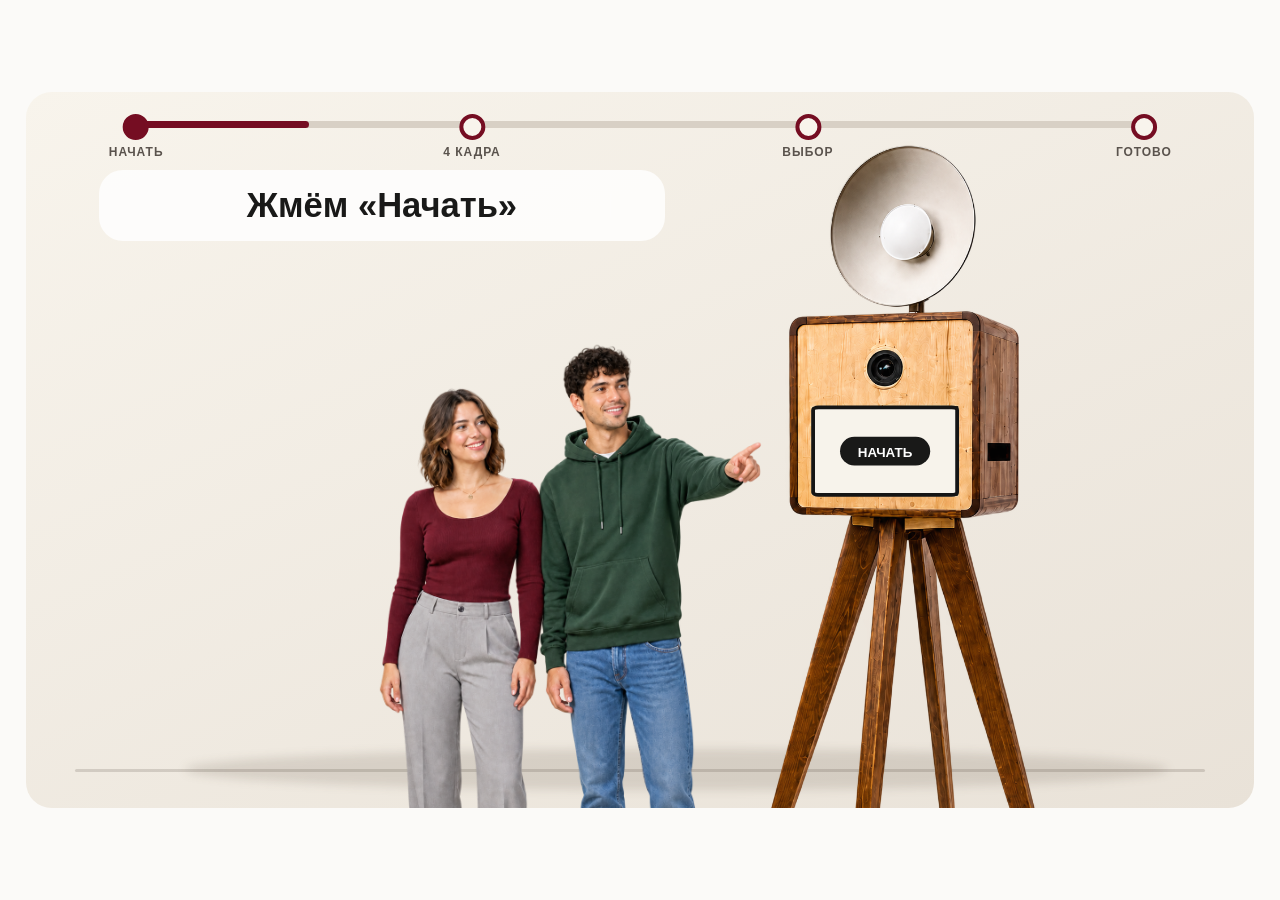
==== frontend/idle-svg-concept-2.html @ 92cf9916 "idle movie 1" ====
<!DOCTYPE html>
<html lang="ru">
<head>
    <meta charset="UTF-8">
    <meta name="viewport" content="width=device-width, initial-scale=1.0">
    <title>Photobooth idle — raster concept</title>
    <style>
        * { box-sizing: border-box; }
        html, body { width: 100%; height: 100%; margin: 0; }

        body {
            display: grid;
            place-items: center;
            padding: 2vw;
            overflow: hidden;
            background: #fbfaf8;
            font-family: "Comfortaa", sans-serif;
        }

        .idle-process {
            /*
             * EDIT LAYOUT HERE.
             * Positions are relative to the whole component.
             */
            --booth-x: 70%;
            --booth-bottom: -8%;
            --booth-height: 116%;
            --guests-x: 35%;
            --guests-bottom: -1%;
            --guests-height: 91%;
            --focus-scale: 1.22;
            --asset-focus-scale: 1.48;
            --focus-origin: 54% 38%;
            /* Choice stage pushes in on the monitor: extra zoom on top of
               --focus-scale, around the booth screen instead of the stage. */
            --choice-zoom: 1.5;
            --choice-origin: 69% 53%;
            --lamp-x: 54.6%;
            --lamp-y: 9.1%;
            --lamp-size: 150%;

            --ink: #191918;
            --wine: #750d22;
            --red: #d83434;
            --green: #173b29;

            position: relative;
            width: 100%;
            max-width: 1400px;
            aspect-ratio: 1200 / 700;
            overflow: hidden;
            border-radius: clamp(20px, 2vw, 38px);
            background: linear-gradient(155deg, #f8f4ec, #e9e2d8);
        }

        .progress {
            --step-size: 18px;
            --track-height: 7px;
            --track-y: 9px;     /* centre line of the bar inside .progress */
            --step-lift: 2px;   /* circles sit a touch above that line */

            position: absolute;
            z-index: 20;
            top: 24px;
            left: 9%;
            width: 82%;
            height: 48px;
        }

        /* The bar runs through the centres of the first and last circle. */
        .progress-track,
        .progress-fill {
            position: absolute;
            top: var(--track-y);
            left: 0;
            height: var(--track-height);
            margin-top: calc(var(--track-height) / -2);
            border-radius: 999px;
        }

        .progress-track {
            width: 100%;
            background: #d8d0c5;
        }

        .progress-fill {
            width: 0;
            background: var(--wine);
        }

        .progress-steps {
            position: relative;
            height: 100%;
        }

        /*
         * Each step is centred on its own fraction of the track, so the circles
         * land exactly on 0, 1/3, 2/3 and 1 and the outer two sit on the ends.
         * Label width cannot move them: the whole step is centred, not laid out.
         */
        .progress-step {
            position: absolute;
            top: calc(var(--track-y) - var(--step-size) / 2 - var(--step-lift));
            display: grid;
            justify-items: center;
            gap: 5px;
            transform: translateX(-50%);
            color: #5a534d;
            font-size: 12px;
            font-weight: 700;
            letter-spacing: 0.08em;
        }

        .progress-step:nth-child(1) { left: 0; }
        .progress-step:nth-child(2) { left: 33.3333%; }
        .progress-step:nth-child(3) { left: 66.6667%; }
        .progress-step:nth-child(4) { left: 100%; }

        .progress-step span {
            white-space: nowrap;
        }

        .progress-step::before {
            content: "";
            width: var(--step-size);
            height: var(--step-size);
            border: 4px solid var(--wine);
            border-radius: 50%;
            background: #f8f4ec;
        }

        .progress-step.active::before {
            background: var(--wine);
        }

        .caption {
            position: absolute;
            z-index: 20;
            top: 78px;
            left: 6%;
            display: grid;
            place-items: center;
            width: 46%;
            padding: 14px 26px;
            border-radius: 24px;
            background: rgba(255, 255, 255, 0.82);
            color: var(--ink);
            font-size: clamp(27px, 2.7vw, 39px);
            font-weight: 700;
            line-height: 1.25;
            text-align: center;
        }

        .scene {
            position: absolute;
            inset: 118px 0 0;
        }

        .floor-shadow {
            position: absolute;
            z-index: 0;
            left: 13%;
            right: 7%;
            bottom: 3%;
            height: 7%;
            border-radius: 50%;
            background: rgba(66, 48, 35, 0.13);
            filter: blur(5px);
        }

        .floor-line {
            position: absolute;
            z-index: 0;
            right: 4%;
            bottom: 6%;
            left: 4%;
            height: 3px;
            border-radius: 999px;
            background: rgba(74, 61, 50, 0.18);
        }

        /*
         * No will-change here on purpose: these elements are scaled, and a
         * promoted layer is rasterised at its layout size and then stretched by
         * the GPU, which is exactly what made the booth screen look soft.
         */
        .actors {
            --scene-scale: 1;

            position: absolute;
            z-index: 1;
            inset: 0;
            transform: scale(var(--scene-scale));
            transform-origin: var(--focus-origin);
        }

        .booth {
            --asset-scale: 1;

            position: absolute;
            z-index: 2;
            left: var(--booth-x);
            bottom: var(--booth-bottom);
            height: var(--booth-height);
            aspect-ratio: 2 / 3;
            transform: translateX(-50%) scale(var(--asset-scale));
            transform-origin: center top;
        }

        .booth > img {
            display: block;
            width: 100%;
            height: 100%;
            object-fit: contain;
        }

        .booth-screen {
            position: absolute;
            z-index: 3;
            top: 30.4%;
            left: 34.5%;
            width: 25.6%;
            height: 10.5%;
            overflow: hidden;
            border: 3px solid #151515;
            border-radius: 5%;
            background: #f7f3eb;
            color: var(--ink);
        }

        .screen-state {
            position: absolute;
            inset: 0;
            display: none;
            align-items: center;
            justify-content: center;
            overflow: hidden;
        }

        .screen-state.active { display: flex; }

        .screen-start {
            flex-direction: column;
            gap: 5%;
            font-size: clamp(5px, 0.62vw, 10px);
            font-weight: 700;
        }

        .screen-start strong {
            padding: 5% 13%;
            border-radius: 999px;
            background: #191918;
            color: #fff;
            font-size: 1.35em;
        }

        .screen-live {
            background: #ded7ca;
        }

        /*
         * The frames are 3:2, the screen is slightly wider, so cover trims a
         * little off the bottom. Anchoring to the top keeps faces in view.
         */
        .screen-live-image {
            position: absolute;
            inset: 0;
            width: 100%;
            height: 100%;
            object-fit: cover;
            object-position: 50% 0;
        }

        .screen-countdown {
            position: relative;
            z-index: 2;
            color: #fff;
            font-size: clamp(18px, 3vw, 45px);
            font-weight: 800;
            text-shadow: 0 2px 5px #000;
        }

        .screen-counter {
            position: absolute;
            z-index: 2;
            top: 5%;
            right: 6%;
            color: var(--ink);
            font-size: clamp(5px, 0.65vw, 10px);
            font-weight: 700;
        }

        /* The collage is wider than the screen, so it letterboxes; the matching
           backdrop colour makes the bars invisible. */
        .screen-choice {
            background: #4a4844;
        }

        .choice-sheet {
            position: relative;
            width: 100%;
            max-height: 100%;
            aspect-ratio: 2400 / 1049;
        }

        .choice-sheet > img {
            display: block;
            width: 100%;
            height: 100%;
        }

        /*
         * Postcard box measured in the collage, tilted like the print itself.
         * Drawn as an outline so outline-offset pushes the ring clear of the
         * print edge without touching the measured box.
         */
        .choice-pick {
            position: absolute;
            left: 3.2%;
            top: 34.6%;
            width: 33.4%;
            height: 50.2%;
            border-radius: 3%;
            outline: 2px solid var(--red);
            outline-offset: 5px;
            opacity: 0;
            transform: rotate(-2deg);
        }

        .choice-pick.selected { opacity: 1; }

        .screen-done {
            gap: 7%;
            background: #f7f3eb;
            font-size: clamp(5px, 0.7vw, 11px);
            font-weight: 800;
        }

        .screen-done img {
            width: 42%;
            aspect-ratio: 1;
        }

        .tap-ring {
            position: absolute;
            z-index: 8;
            top: 48%;
            left: 50%;
            width: 25%;
            aspect-ratio: 1;
            border: 3px solid #d83434;
            border-radius: 50%;
            opacity: 0;
            transform: translate(-50%, -50%) scale(0.4);
        }

        .guests {
            --asset-scale: 1;
            --people-shift: 0px;
            --people-lift: 0px;

            position: absolute;
            z-index: 5;
            bottom: var(--guests-bottom);
            left: var(--guests-x);
            height: var(--guests-height);
            aspect-ratio: 2 / 3;
            opacity: 0;
            transform: translateX(calc(-50% + var(--people-shift))) translateY(var(--people-lift)) scale(var(--asset-scale));
            transform-origin: center top;
        }

        .guests-frame {
            position: absolute;
            inset: 0;
            display: block;
            width: 100%;
            height: 100%;
            object-fit: contain;
            opacity: 0;
        }

        .guests-frame.active { opacity: 1; }

        /* Covers the whole component, not just the scene, so the flash reads as
           the room going white rather than a rectangle blinking. */
        .flash {
            position: absolute;
            z-index: 30;
            inset: 0;
            pointer-events: none;
            background: #fff;
            opacity: 0;
        }

        /* Burst at the booth lamp: soft glow plus hard anime-style spokes. */
        .lamp {
            position: absolute;
            z-index: 4;
            top: var(--lamp-y);
            left: var(--lamp-x);
            width: var(--lamp-size);
            aspect-ratio: 1;
            margin: calc(var(--lamp-size) / -2) 0 0 calc(var(--lamp-size) / -2);
            opacity: 0;
            pointer-events: none;
        }

        .lamp > i {
            position: absolute;
            inset: 0;
            transform: scale(var(--burst, 0.25));
        }

        .lamp-glow {
            border-radius: 50%;
            background: radial-gradient(closest-side,
                rgba(255, 255, 255, 0.95) 0 13%,
                rgba(255, 246, 214, 0.5) 30%,
                rgba(255, 240, 190, 0) 68%);
        }

        .lamp-rays {
            background: repeating-conic-gradient(from -8deg,
                rgba(255, 252, 235, 0.92) 0deg 2.4deg,
                rgba(255, 252, 235, 0) 2.4deg 13deg);
            -webkit-mask-image: radial-gradient(closest-side,
                transparent 9%, #000 26%, transparent 72%);
            mask-image: radial-gradient(closest-side,
                transparent 9%, #000 26%, transparent 72%);
        }

        /* The composed sheet already carries the template's white margin. */
        .print {
            position: absolute;
            z-index: 1;
            top: 54%;
            left: 63%;
            width: 92px;
            aspect-ratio: 3593 / 2375;
            overflow: hidden;
            border: 1px solid rgba(80, 68, 58, 0.22);
            border-radius: 5px;
            background: #fff;
            opacity: 0;
            box-shadow: 0 10px 25px rgba(36, 25, 18, 0.24);
            transform-origin: center;
        }

        .print img {
            display: block;
            width: 100%;
            height: 100%;
        }

        .confetti {
            position: absolute;
            z-index: 8;
            inset: 4% 6% auto 8%;
            height: 52%;
            opacity: 0;
            pointer-events: none;
        }

        /* Placement is CSS, the fall and the spin are set per frame by the script,
           so data-tilt / data-speed / data-spin live in the markup. */
        .confetti i {
            position: absolute;
            left: var(--x);
            top: var(--y);
            width: 10px;
            height: 26px;
            border-radius: 5px;
        }

        .confetti i:nth-child(3n) {
            width: 8px;
            height: 18px;
        }

        .confetti i:nth-child(4n + 1) { background: var(--red); }
        .confetti i:nth-child(4n + 2) { background: var(--green); }
        .confetti i:nth-child(4n + 3) { background: #d8a232; }
        .confetti i:nth-child(4n)     { background: var(--wine); }
    </style>
</head>
<body>
    <div class="idle-process" data-idle-process>
        <div class="progress" aria-hidden="true">
            <div class="progress-track"></div>
            <div class="progress-fill"></div>
            <div class="progress-steps">
                <span class="progress-step"><span>НАЧАТЬ</span></span>
                <span class="progress-step"><span>4 КАДРА</span></span>
                <span class="progress-step"><span>ВЫБОР</span></span>
                <span class="progress-step"><span>ГОТОВО</span></span>
            </div>
        </div>

        <div class="caption">Жмём «Начать»</div>
        <div class="scene">
            <div class="floor-shadow"></div>
            <div class="floor-line"></div>

            <div class="actors">
            <div class="booth">
                <img src="../assets/idle-process/booth.png" alt="">

                <div class="booth-screen">
                    <div class="screen-state screen-start">
                        <strong>НАЧАТЬ</strong>
                    </div>

                    <div class="screen-state screen-live">
                        <img class="screen-live-image" src="../assets/idle-process/frame-1.jpg" alt="">
                        <b class="screen-countdown"></b>
                        <small class="screen-counter"></small>
                    </div>

                    <div class="screen-state screen-choice">
                        <div class="choice-sheet">
                            <img src="../assets/idle-process/formats-row.jpg" alt="">
                            <b class="choice-pick"></b>
                        </div>
                    </div>

                    <div class="screen-state screen-done">
                        <strong>ГОТОВО!</strong>
                        <img src="../assets/idle-process/qr.png" alt="QR">
                    </div>

                    <div class="tap-ring"></div>
                </div>

                <div class="lamp" aria-hidden="true">
                    <i class="lamp-glow"></i>
                    <i class="lamp-rays"></i>
                </div>
            </div>

            <div class="guests">
                <img class="guests-frame" data-frame="neutral" src="../assets/idle-process/guests-neutral.png" alt="">
                <img class="guests-frame" data-frame="reach" src="../assets/idle-process/guests-reach.png" alt="">
                <img class="guests-frame" data-frame="pose-1" src="../assets/idle-process/guests-pose-1.png" alt="">
                <img class="guests-frame" data-frame="pose-2" src="../assets/idle-process/guests-pose-2.png" alt="">
                <img class="guests-frame" data-frame="pose-3" src="../assets/idle-process/guests-pose-3.png" alt="">
                <img class="guests-frame" data-frame="pose-4" src="../assets/idle-process/guests-pose-4.png" alt="">
            </div>

            <div class="print">
                <img src="../assets/idle-process/print-grid.jpg" alt="">
            </div>
            </div>

            <div class="confetti" aria-hidden="true">
                <i style="--x: 2%;  --y: 14%" data-tilt="16"  data-speed="1.15" data-spin="1.6"></i>
                <i style="--x: 9%;  --y: 2%"  data-tilt="-24" data-speed="0.75" data-spin="-2.4"></i>
                <i style="--x: 16%; --y: 22%" data-tilt="8"   data-speed="1.40" data-spin="2.9"></i>
                <i style="--x: 23%; --y: 6%"  data-tilt="-12" data-speed="0.95" data-spin="-1.2"></i>
                <i style="--x: 31%; --y: 17%" data-tilt="30"  data-speed="1.25" data-spin="3.4"></i>
                <i style="--x: 38%; --y: 0"   data-tilt="-6"  data-speed="0.70" data-spin="-1.8"></i>
                <i style="--x: 45%; --y: 11%" data-tilt="22"  data-speed="1.50" data-spin="2.2"></i>
                <i style="--x: 52%; --y: 25%" data-tilt="-18" data-speed="0.85" data-spin="-3.1"></i>
                <i style="--x: 59%; --y: 4%"  data-tilt="12"  data-speed="1.30" data-spin="1.4"></i>
                <i style="--x: 66%; --y: 19%" data-tilt="-28" data-speed="1.05" data-spin="-2.6"></i>
                <i style="--x: 73%; --y: 8%"  data-tilt="4"   data-speed="0.80" data-spin="3.7"></i>
                <i style="--x: 80%; --y: 23%" data-tilt="-14" data-speed="1.45" data-spin="-1.5"></i>
                <i style="--x: 88%; --y: 3%"  data-tilt="26"  data-speed="0.90" data-spin="2.5"></i>
                <i style="--x: 95%; --y: 15%" data-tilt="-8"  data-speed="1.20" data-spin="-2.0"></i>
            </div>
        </div>

        <div class="flash"></div>
    </div>

    <script>
        (() => {
            /*
             * EDIT TIMING HERE.
             * Every [from, to] is an interval in seconds inside its stage.
             */
            const TIMELINE = {
                start: {
                    duration: 2.6,
                    enter: [0.10, 0.80],
                    approach: [1.00, 1.50],
                    reach: [1.20, 2.00],
                    focus: [1.20, 1.55],
                    press: [1.60, 1.90],
                    return: [2.00, 2.50],
                },

                shots: {
                    count: 4,
                    shotDuration: 1.7,
                    three: [0.00, 0.40],
                    two: [0.45, 0.85],
                    one: [0.90, 1.28],
                    flash: [1.25, 1.68],
                    flashPeak: 1.33,
                    burst: [1.25, 1.68],
                },

                choice: {
                    duration: 3.0,
                    approach: [0.60, 1.20],
                    reach: [0.90, 1.50],
                    press: [1.20, 1.50],
                    return: [1.70, 2.10],
                    selected: [1.50, 3.00],
                    zoom: [0.00, 0.70],
                    zoomBack: [2.30, 3.00],
                },

                done: {
                    duration: 5.5,
                    printBack: [0.20, 1.90],
                    printFront: [1.90, 3.40],
                    confetti: [0.20, 3.20],
                    celebrate: [0.30, 5.00],
                    exit: [5.00, 5.50],
                },
            };

            const root = document.querySelector("[data-idle-process]");
            const actors = root.querySelector(".actors");
            const booth = root.querySelector(".booth");
            const guests = root.querySelector(".guests");
            const frames = Object.fromEntries(
                [...root.querySelectorAll("[data-frame]")].map(element => [element.dataset.frame, element])
            );
            const screenImage = root.querySelector(".screen-live-image");
            const screenStates = [...root.querySelectorAll(".screen-state")];
            const caption = root.querySelector(".caption");
            const progressFill = root.querySelector(".progress-fill");
            const progressSteps = [...root.querySelectorAll(".progress-step")];
            const countdown = root.querySelector(".screen-countdown");
            const counter = root.querySelector(".screen-counter");
            const tapRing = root.querySelector(".tap-ring");
            const choiceSheet = root.querySelector(".choice-sheet");
            const choicePick = root.querySelector(".choice-pick");
            const flash = root.querySelector(".flash");
            const lamp = root.querySelector(".lamp");
            const print = root.querySelector(".print");
            const confetti = root.querySelector(".confetti");
            const confettiPieces = [...root.querySelectorAll(".confetti i")].map(element => ({
                element,
                tilt: Number(element.dataset.tilt) || 0,
                speed: Number(element.dataset.speed) || 1,
                spin: Number(element.dataset.spin) || 0,
            }));
            const CONFETTI_FALL = 0.32;   // of the stage height, times each speed

            const captions = {
                start: "Жмём «Начать»",
                shots: "Снимаем 4 кадра по отсчёту, меняем позы",
                choice: "Выбираем формат",
                done: "Печатаем фото, оригиналы — по QR",
            };

            const frameSources = {
                "pose-1": "../assets/idle-process/frame-1.jpg",
                "pose-2": "../assets/idle-process/frame-2.jpg",
                "pose-3": "../assets/idle-process/frame-3.jpg",
                "pose-4": "../assets/idle-process/frame-4.jpg",
            };

            const stages = {
                start: { from: 0, to: TIMELINE.start.duration },
            };
            stages.shots = {
                from: stages.start.to,
                to: stages.start.to + TIMELINE.shots.count * TIMELINE.shots.shotDuration,
            };
            stages.choice = {
                from: stages.shots.to,
                to: stages.shots.to + TIMELINE.choice.duration,
            };
            stages.done = {
                from: stages.choice.to,
                to: stages.choice.to + TIMELINE.done.duration,
            };

            const TOTAL = stages.done.to;
            const FOCUS_SCALE = Number(
                getComputedStyle(root).getPropertyValue("--focus-scale")
            ) || 1.22;
            const ASSET_FOCUS_SCALE = Number(
                getComputedStyle(root).getPropertyValue("--asset-focus-scale")
            ) || 1.48;
            const CHOICE_ZOOM = Number(
                getComputedStyle(root).getPropertyValue("--choice-zoom")
            ) || 1.3;
            const readOrigin = name => {
                const parts = getComputedStyle(root).getPropertyValue(name).match(/-?[\d.]+/g);
                return parts && parts.length === 2 ? parts.map(Number) : [50, 50];
            };
            const FOCUS_ORIGIN = readOrigin("--focus-origin");
            const CHOICE_ORIGIN = readOrigin("--choice-origin");
            const stageNames = ["start", "shots", "choice", "done"];
            let activeFrame = "";
            let activeScreen = "";
            let startedAt = performance.now();
            let position = 0;
            let paused = false;

            const clamp = value => Math.max(0, Math.min(1, value));
            const between = (value, interval) => value >= interval[0] && value <= interval[1];
            const progress = (value, interval) => clamp((value - interval[0]) / (interval[1] - interval[0]));
            const smooth = value => value * value * (3 - 2 * value);

            function locate(time) {
                const name = stageNames.find(stage => time < stages[stage].to) || "done";
                return { name, local: time - stages[name].from };
            }

            function setFrame(name) {
                if (name === activeFrame) return;
                Object.entries(frames).forEach(([key, element]) => {
                    element.classList.toggle("active", key === name);
                });
                activeFrame = name;
            }

            function setScreen(name) {
                if (name === activeScreen) return;
                screenStates.forEach(element => {
                    element.classList.toggle("active", element.classList.contains("screen-" + name));
                });
                activeScreen = name;
            }

            // A step towards the booth to reach the screen: right and a little
            // down, so it reads as walking closer, not sliding sideways.
            const APPROACH_X = 0.11;
            const APPROACH_Y = 0.10;

            function approach(local, stage) {
                if (local < stage.approach[0]) return 0;
                if (local <= stage.approach[1]) {
                    return smooth(progress(local, stage.approach));
                }
                if (local < stage.return[0]) return 1;
                if (local <= stage.return[1]) {
                    return 1 - smooth(progress(local, stage.return));
                }
                return 0;
            }

            function render(time) {
                const current = locate(time);
                const stageIndex = stageNames.indexOf(current.name);
                const local = current.local;
                let frame = "neutral";
                let shift = 0;
                let opacity = 1;
                let lift = 0;
                let sceneScale = FOCUS_SCALE;
                let assetScale = ASSET_FOCUS_SCALE;
                let origin = FOCUS_ORIGIN;
                let digit = "";
                let flashOpacity = 0;
                let burst = 0;

                caption.textContent = captions[current.name];
                setScreen(current.name === "shots" ? "live" : current.name);

                progressSteps.forEach((element, index) => {
                    element.classList.toggle("active", index <= stageIndex);
                });

                const stage = stages[current.name];
                const baseProgress = stageIndex / 3;
                const nextProgress = Math.min(1, (stageIndex + 1) / 3);
                const stageProgress = clamp(local / (stage.to - stage.from));
                progressFill.style.width = ((baseProgress + (nextProgress - baseProgress) * stageProgress) * 100) + "%";

                if (current.name === "start") {
                    const enter = smooth(progress(local, TIMELINE.start.enter));
                    const step = approach(local, TIMELINE.start);
                    opacity = enter;
                    shift = -root.clientWidth * 0.06 * (1 - enter)
                        + root.clientWidth * APPROACH_X * step;
                    lift = root.clientHeight * APPROACH_Y * step;
                    frame = between(local, TIMELINE.start.reach) ? "reach" : "neutral";
                    const focus = smooth(progress(local, TIMELINE.start.focus));
                    sceneScale = 1 + (FOCUS_SCALE - 1) * focus;
                    assetScale = 1 + (ASSET_FOCUS_SCALE - 1) * focus;
                }

                if (current.name === "shots") {
                    const shot = Math.min(
                        TIMELINE.shots.count - 1,
                        Math.floor(local / TIMELINE.shots.shotDuration)
                    );
                    const shotLocal = local - shot * TIMELINE.shots.shotDuration;
                    frame = "pose-" + (shot + 1);
                    screenImage.src = frameSources[frame];
                    counter.textContent = (shot + 1) + " / " + TIMELINE.shots.count;

                    if (between(shotLocal, TIMELINE.shots.three)) digit = "3";
                    if (between(shotLocal, TIMELINE.shots.two)) digit = "2";
                    if (between(shotLocal, TIMELINE.shots.one)) digit = "1";

                    if (between(shotLocal, TIMELINE.shots.burst)) {
                        burst = progress(shotLocal, TIMELINE.shots.burst);
                    }

                    if (between(shotLocal, TIMELINE.shots.flash)) {
                        if (shotLocal <= TIMELINE.shots.flashPeak) {
                            flashOpacity = progress(shotLocal, [
                                TIMELINE.shots.flash[0],
                                TIMELINE.shots.flashPeak,
                            ]);
                        } else {
                            flashOpacity = 1 - progress(shotLocal, [
                                TIMELINE.shots.flashPeak,
                                TIMELINE.shots.flash[1],
                            ]);
                        }
                    }
                }

                if (current.name === "choice") {
                    const step = approach(local, TIMELINE.choice);
                    shift = root.clientWidth * APPROACH_X * step;
                    lift = root.clientHeight * APPROACH_Y * step;
                    frame = between(local, TIMELINE.choice.reach) ? "reach" : "neutral";
                    // Push in on the monitor, then back out before the print.
                    const push = smooth(progress(local, TIMELINE.choice.zoom))
                        - smooth(progress(local, TIMELINE.choice.zoomBack));
                    sceneScale = FOCUS_SCALE * (1 + (CHOICE_ZOOM - 1) * push);
                    origin = FOCUS_ORIGIN.map(
                        (value, index) => value + (CHOICE_ORIGIN[index] - value) * push
                    );
                    choicePick.classList.toggle(
                        "selected", local >= TIMELINE.choice.selected[0]
                    );
                } else {
                    choicePick.classList.remove("selected");
                }

                if (current.name === "done") {
                    frame = "pose-4";
                    if (between(local, TIMELINE.done.celebrate)) {
                        lift = -Math.abs(Math.sin(local * 5)) * root.clientHeight * 0.012;
                    }
                    if (local >= TIMELINE.done.exit[0]) {
                        const exit = progress(local, TIMELINE.done.exit);
                        opacity = 1 - exit;
                        shift = -root.clientWidth * 0.04 * exit;
                        sceneScale = FOCUS_SCALE - (FOCUS_SCALE - 1) * smooth(exit);
                        assetScale = ASSET_FOCUS_SCALE - (ASSET_FOCUS_SCALE - 1) * smooth(exit);
                    }
                }

                setFrame(frame);
                actors.style.setProperty("--scene-scale", sceneScale);
                actors.style.transformOrigin = origin[0] + "% " + origin[1] + "%";
                booth.style.setProperty("--asset-scale", assetScale);
                guests.style.setProperty("--asset-scale", assetScale);
                guests.style.opacity = opacity;
                guests.style.setProperty("--people-shift", shift + "px");
                guests.style.setProperty("--people-lift", lift + "px");
                countdown.textContent = digit;
                flash.style.opacity = flashOpacity;
                // Spokes shoot outwards once and fade: on hard, decay slower.
                lamp.style.opacity = burst ? Math.pow(1 - burst, 1.5) : 0;
                lamp.style.setProperty("--burst", 0.25 + burst * 1.15);

                let tap = 0;
                let tapX = "50%";
                let tapY = "48%";
                if (current.name === "start" && between(local, TIMELINE.start.press)) {
                    tap = progress(local, TIMELINE.start.press);
                }
                if (current.name === "choice") {
                    // The highlight already sits on the postcard, so its own
                    // offsets place the ring without a second set of numbers.
                    tapX = (choiceSheet.offsetLeft + choicePick.offsetLeft
                            + choicePick.offsetWidth / 2) + "px";
                    tapY = (choiceSheet.offsetTop + choicePick.offsetTop
                            + choicePick.offsetHeight / 2) + "px";
                    if (between(local, TIMELINE.choice.press)) {
                        tap = progress(local, TIMELINE.choice.press);
                    }
                }
                tapRing.style.left = tapX;
                tapRing.style.top = tapY;
                tapRing.style.opacity = tap ? 1 - tap : 0;
                tapRing.style.transform = "translate(-50%, -50%) scale(" + (0.4 + tap * 1.5) + ")";

                print.style.opacity = 0;
                confetti.style.opacity = 0;

                if (current.name === "done") {
                    if (local >= TIMELINE.done.printBack[0]) {
                        const back = progress(local, TIMELINE.done.printBack);
                        print.style.opacity = 1;
                        print.style.zIndex = 1;
                        print.style.transform =
                            "translate(" + (-back * root.clientWidth * 0.07) + "px, 0) rotate(-3deg)";
                    }

                    if (local >= TIMELINE.done.printFront[0]) {
                        const front = progress(local, TIMELINE.done.printFront);
                        print.style.zIndex = 7;
                        print.style.transform =
                            "translate(" + (-root.clientWidth * (0.07 + front * 0.20)) + "px, " +
                            (-front * root.clientHeight * 0.10) + "px) scale(" + (1 + front * 1.25) +
                            ") rotate(-4deg)";
                    }

                    if (between(local, TIMELINE.done.confetti)) {
                        const fall = progress(local, TIMELINE.done.confetti);
                        // Holds at full opacity through most of the fall instead
                        // of peaking for one instant in the middle.
                        confetti.style.opacity = Math.min(1, Math.sin(fall * Math.PI) * 1.9);
                        const drop = root.clientHeight * CONFETTI_FALL;
                        confettiPieces.forEach(piece => {
                            piece.element.style.transform =
                                "translateY(" + (fall * drop * piece.speed) + "px) rotate(" +
                                (piece.tilt + fall * piece.spin * 360) + "deg)";
                        });
                    }
                }
            }

            function tick(now) {
                if (!paused) {
                    position = ((now - startedAt) / 1000) % TOTAL;
                    render(position);
                }
                requestAnimationFrame(tick);
            }

            const controller = {
                config: TIMELINE,
                stages,
                duration: TOTAL,
                pause() {
                    if (paused) return;
                    position = ((performance.now() - startedAt) / 1000) % TOTAL;
                    paused = true;
                },
                play() {
                    if (!paused) return;
                    startedAt = performance.now() - position * 1000;
                    paused = false;
                },
                seek(seconds) {
                    position = ((seconds % TOTAL) + TOTAL) % TOTAL;
                    startedAt = performance.now() - position * 1000;
                    render(position);
                },
            };

            root.idleTimeline = controller;
            window.idleTimeline = controller;
            render(0);
            requestAnimationFrame(tick);

            if (window.matchMedia("(prefers-reduced-motion: reduce)").matches) {
                controller.pause();
                controller.seek(0);
            }
        })();
    </script>
</body>
</html>
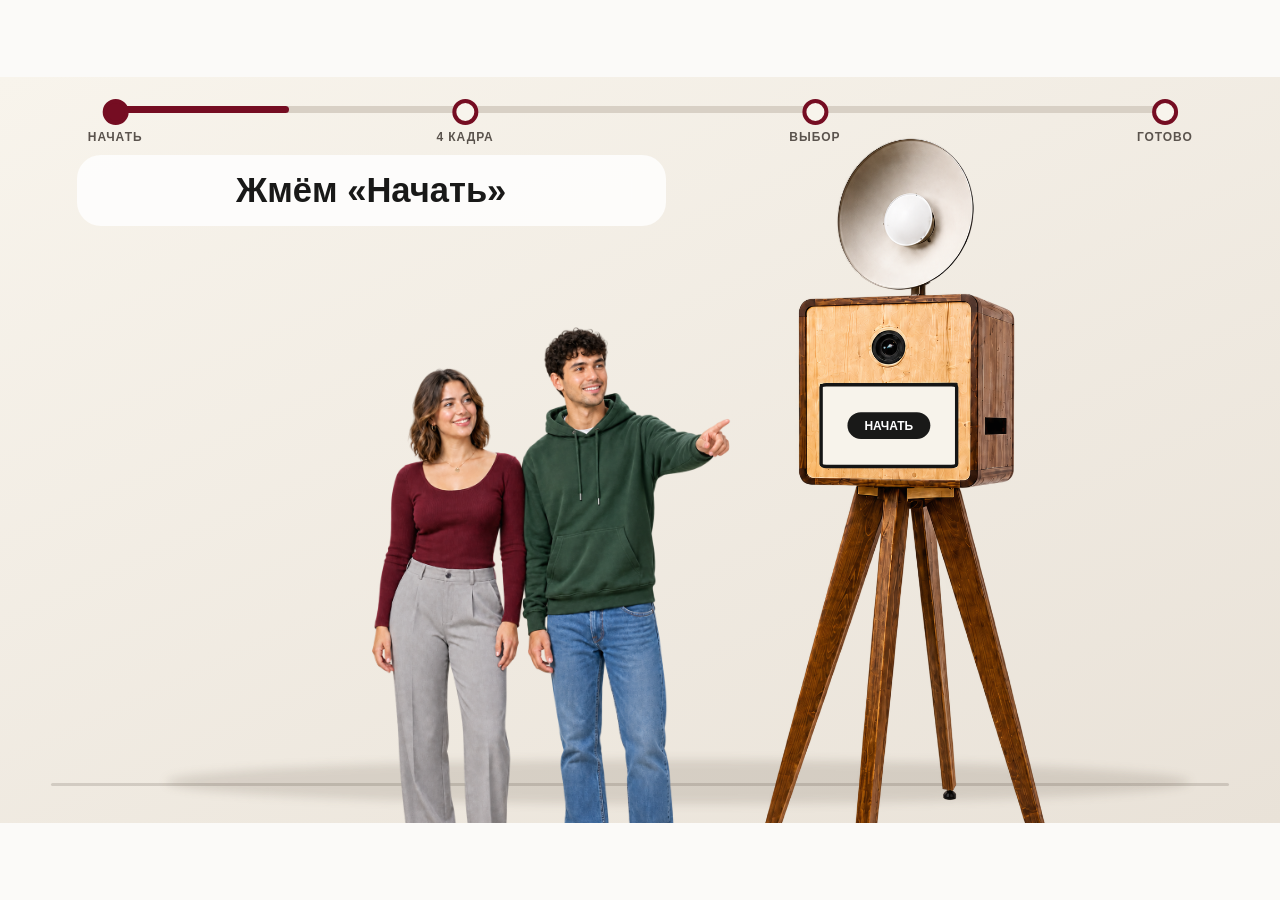
==== commit 3c4283fa: "idle movie final" ====
--- a/frontend/idle-svg-concept-2.html
+++ b/frontend/idle-svg-concept-2.html
@@ -11,7 +11,6 @@
         body {
             display: grid;
             place-items: center;
-            padding: 2vw;
             overflow: hidden;
             background: #fbfaf8;
             font-family: "Comfortaa", sans-serif;
@@ -46,10 +45,9 @@
 
             position: relative;
             width: 100%;
-            max-width: 1400px;
+            max-height: 100%;
             aspect-ratio: 1200 / 700;
             overflow: hidden;
-            border-radius: clamp(20px, 2vw, 38px);
             background: linear-gradient(155deg, #f8f4ec, #e9e2d8);
         }
 
@@ -702,7 +700,6 @@
             let activeScreen = "";
             let startedAt = performance.now();
             let position = 0;
-            let paused = false;
 
             const clamp = value => Math.max(0, Math.min(1, value));
             const between = (value, interval) => value >= interval[0] && value <= interval[1];
@@ -926,12 +923,28 @@
                 }
             }
 
+            /*
+             * Full frame rate: at 30 fps the pans and the countdown read as
+             * stuttering. When paused the loop stops scheduling altogether
+             * instead of waking up every frame to do nothing.
+             */
+            let frameHandle = 0;
+
             function tick(now) {
-                if (!paused) {
-                    position = ((now - startedAt) / 1000) % TOTAL;
-                    render(position);
-                }
-                requestAnimationFrame(tick);
+                frameHandle = requestAnimationFrame(tick);
+                position = ((now - startedAt) / 1000) % TOTAL;
+                render(position);
+            }
+
+            function start() {
+                if (frameHandle) return;
+                frameHandle = requestAnimationFrame(tick);
+            }
+
+            function stop() {
+                if (!frameHandle) return;
+                cancelAnimationFrame(frameHandle);
+                frameHandle = 0;
             }
 
             const controller = {
@@ -939,14 +952,14 @@
                 stages,
                 duration: TOTAL,
                 pause() {
-                    if (paused) return;
+                    if (!frameHandle) return;
                     position = ((performance.now() - startedAt) / 1000) % TOTAL;
-                    paused = true;
+                    stop();
                 },
                 play() {
-                    if (!paused) return;
+                    if (frameHandle) return;
                     startedAt = performance.now() - position * 1000;
-                    paused = false;
+                    start();
                 },
                 seek(seconds) {
                     position = ((seconds % TOTAL) + TOTAL) % TOTAL;
@@ -958,7 +971,7 @@
             root.idleTimeline = controller;
             window.idleTimeline = controller;
             render(0);
-            requestAnimationFrame(tick);
+            start();
 
             if (window.matchMedia("(prefers-reduced-motion: reduce)").matches) {
                 controller.pause();
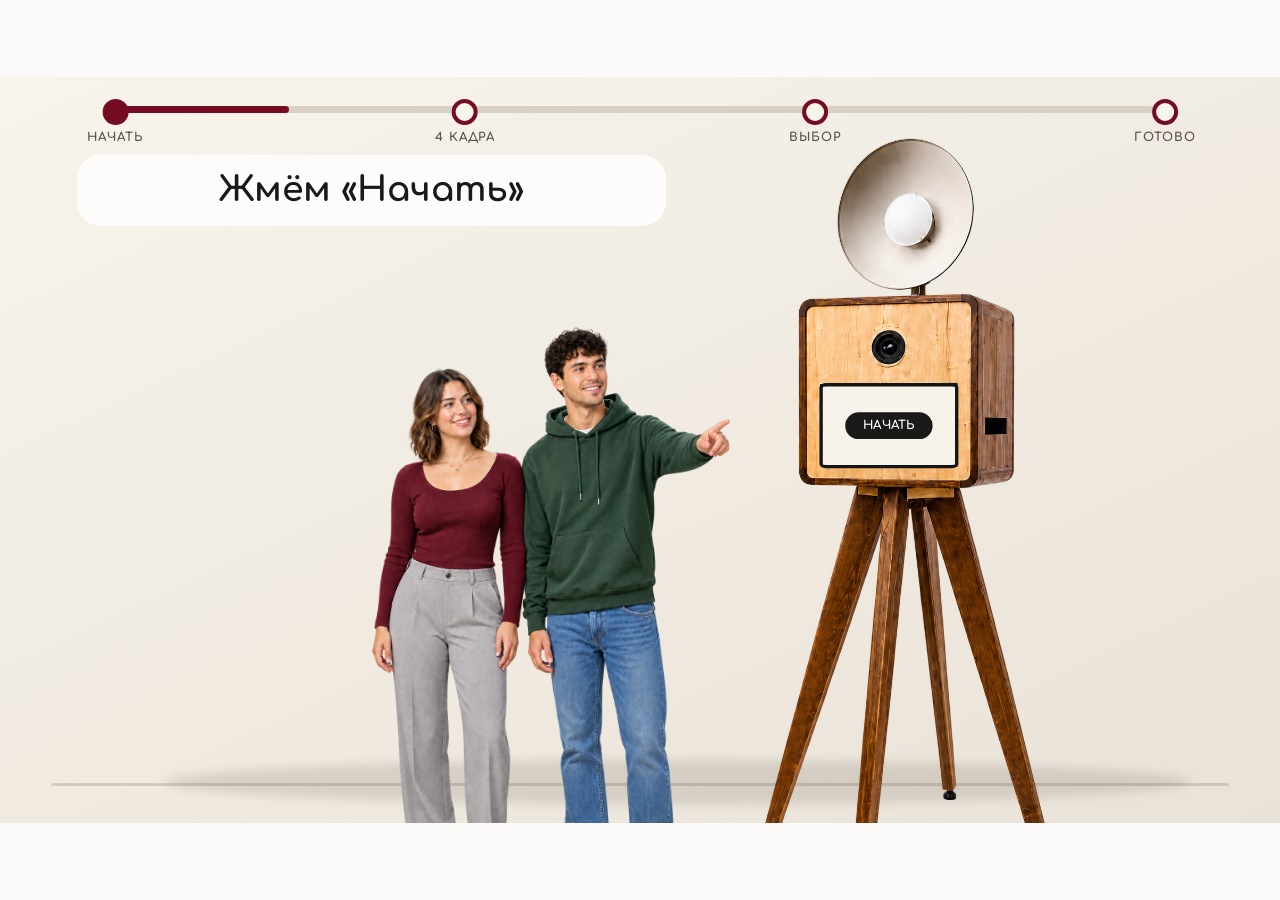
==== commit 2c1e9b02: "1" ====
--- a/frontend/idle-svg-concept-2.html
+++ b/frontend/idle-svg-concept-2.html
@@ -5,6 +5,13 @@
     <meta name="viewport" content="width=device-width, initial-scale=1.0">
     <title>Photobooth idle — raster concept</title>
     <style>
+        @font-face {
+            font-family: "Comfortaa";
+            src: url("../assets/fonts/Comfortaa-VariableFont_wght.ttf") format("truetype");
+            font-style: normal;
+            font-weight: 300 700;
+        }
+
         * { box-sizing: border-box; }
         html, body { width: 100%; height: 100%; margin: 0; }
 
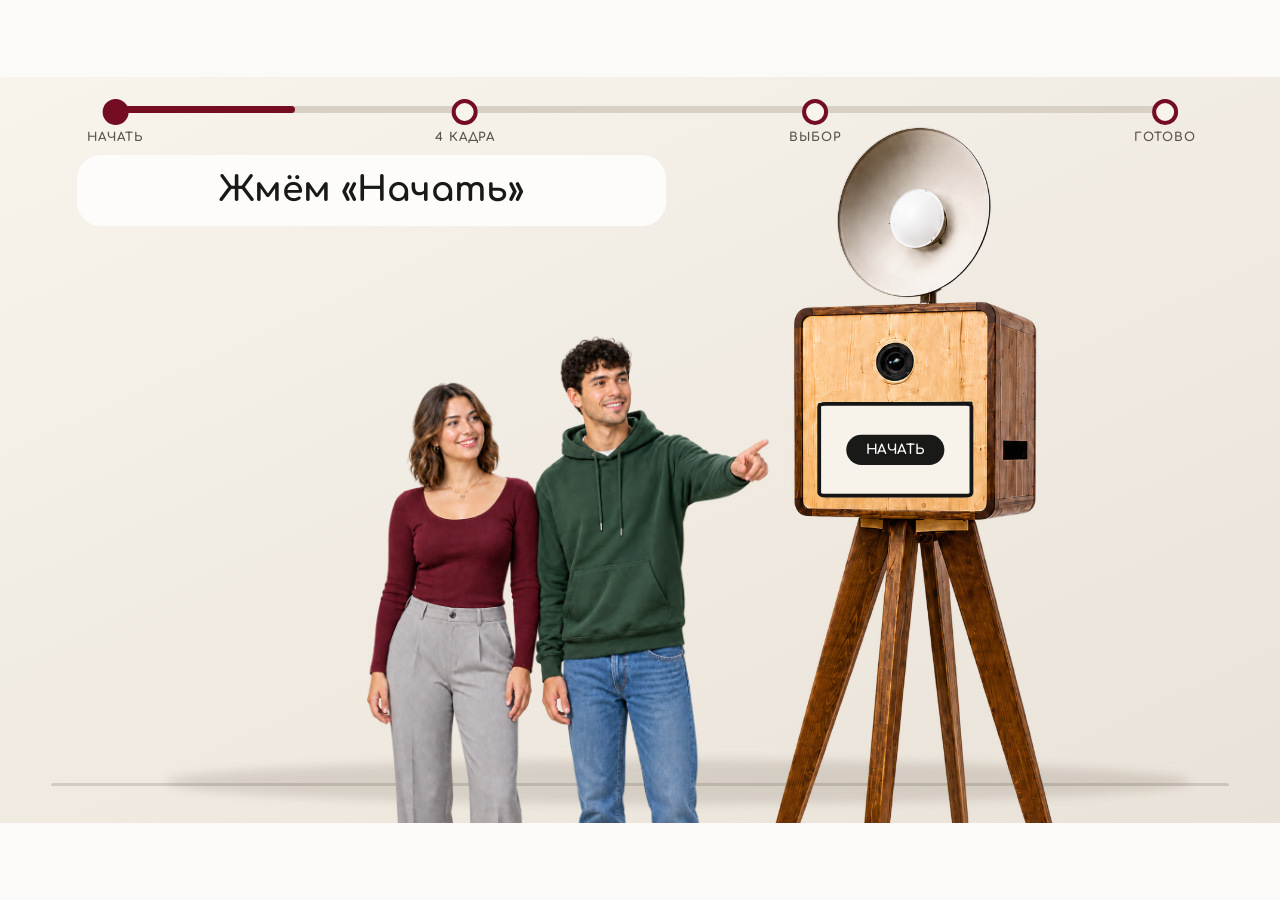
==== commit b2b84657: "buy packages" ====
--- a/frontend/idle-svg-concept-2.html
+++ b/frontend/idle-svg-concept-2.html
@@ -445,7 +445,6 @@
             aspect-ratio: 3593 / 2375;
             overflow: hidden;
             border: 1px solid rgba(80, 68, 58, 0.22);
-            border-radius: 5px;
             background: #fff;
             opacity: 0;
             box-shadow: 0 10px 25px rgba(36, 25, 18, 0.24);
